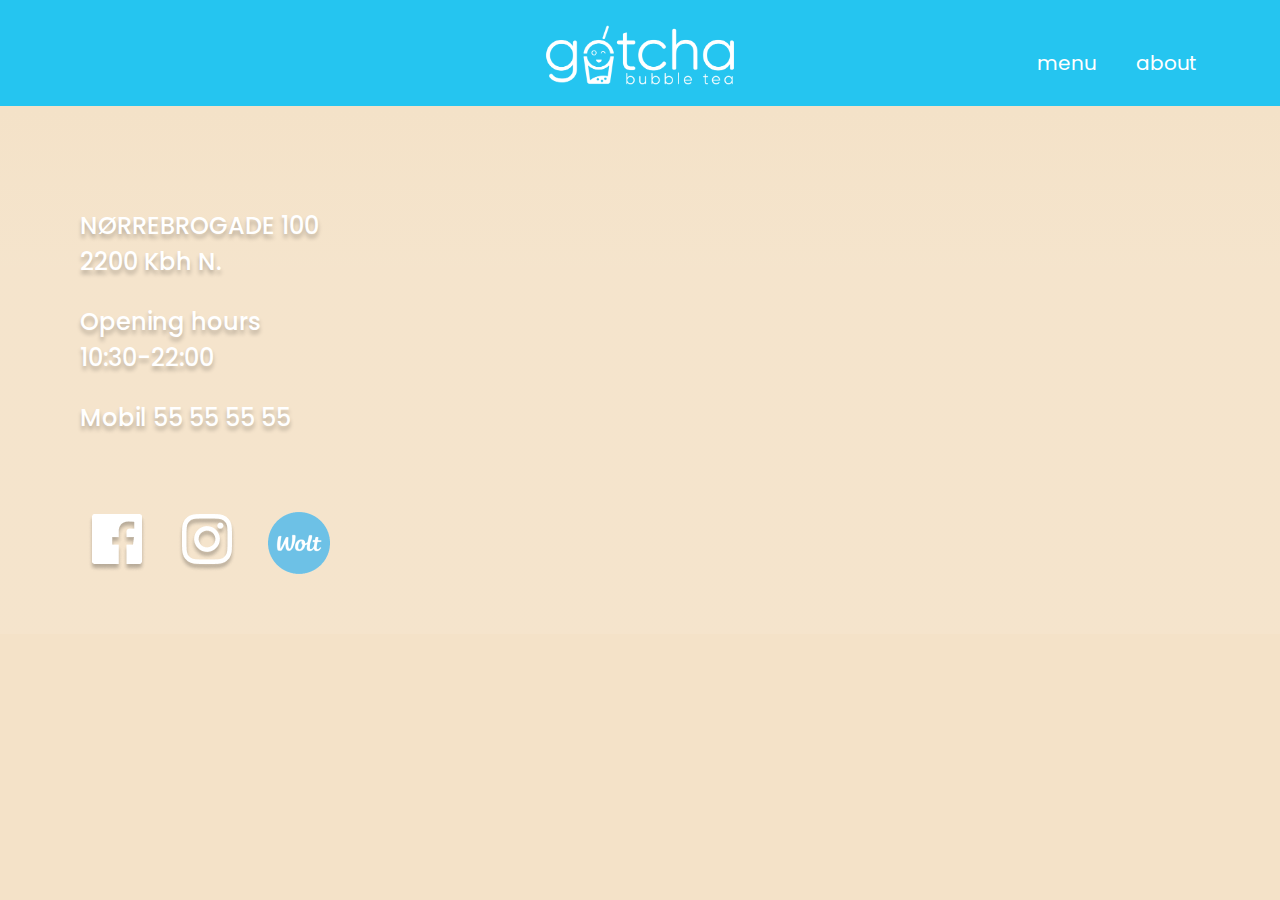
==== about.html @ 61ef5c7f "init" ====
<!DOCTYPE html>
<html lang="en">
  <head>
    <meta charset="UTF-8" />
    <meta http-equiv="X-UA-Compatible" content="IE=edge" />
    <meta name="viewport" content="width=device-width, initial-scale=1.0" />
    <meta name="robots" content="noindex" />
    <link rel="preconnect" href="https://fonts.googleapis.com" />
    <link rel="preconnect" href="https://fonts.gstatic.com" crossorigin />
    <link
      href="https://fonts.googleapis.com/css2?family=Poppins&display=swap"
      rel="stylesheet"
    />

    <link rel="stylesheet" href="style.css" />
    <title>Gotcha Bubble Tea</title>
  </head>
  <body>
    <header>
      <div class="logo">
        <a href="index.html"
          ><img src="images/gotcha_logo.png" alt="gotcha logo"
        /></a>
      </div>
      <div class="nav">
        <a class="menu" href="menu.html">menu</a>
        <a class="about" href="#">about</a>
      </div>
    </header>

  
    
    <footer>
      <div class="gradient">
        <div class="information">
          <p>NØRREBROGADE 100 2200 Kbh N.</p>
          <p>Opening hours 10:30-22:00</p>
          <p>Mobil 55 55 55 55</p>
        </div>
        <div class="socials">
          <a href=""><img src="images/facebook.png" alt="facebook" /></a>
          <a href=""><img src="images/instagram.png" alt="instagram" /></a>
          <a href=""><img src="images/wolt-logo.png" alt="wolt" /></a>
        </div>
        <div class="map">
          <iframe
            src="https://www.google.com/maps/embed?pb=!1m18!1m12!1m3!1d2248.770672491142!2d12.549067351492369!3d55.692974703976596!2m3!1f0!2f0!3f0!3m2!1i1024!2i768!4f13.1!3m3!1m2!1s0x465253b87212df5d%3A0xa133a0688fe83d0d!2sGotcha%20Bubble%20Tea!5e0!3m2!1sen!2sdk!4v1653662484175!5m2!1sen!2sdk"
            width="600"
            height="450"
            style="border: 0"
            allowfullscreen=""
            loading="lazy"
            referrerpolicy="no-referrer-when-downgrade"
          ></iframe>
        </div>
      </div>
    </footer>
  </body>
</html>
---- style.css ----
* {
    margin: 0;
    padding: 0;
    box-sizing: border-box;
    font-family: "Poppins", sans-serif;
  }
  
  :root {
    --gotchaBlue: #25c5f0;
    --boardBlack: #1b1b1b;
    --white: #ffffff;
    --milkTea: #f4e2c8;
  }
  
  /* HEADER */
  body {
    background-color: var(--milkTea);
  }
  
  header {
    background-color: var(--gotchaBlue);
    border-bottom: 4px solid var(--white);
  }
  
  header .logo {
    display: flex;
    justify-content: center;
    width: 100%;
    border-bottom: 4px solid var(--white);
  }
  
  header img {
    width: 375px;
    padding: 0 5rem;
  }
  
  header a {
    text-decoration: none;
    color: var(--white);
  }
  
  header .nav {
    width: 100%;
    display: flex;
    justify-content: space-around;
  }
  
  header .nav a {
    font-size: 20px;
    padding: 0.5rem 0;
    width: 50%;
    display: flex;
    justify-content: space-around;
  }
  
  header .menu {
    border-right: 2px solid var(--white);
  }
  
  header .about {
    border-left: 2px solid var(--white);
  }

/* MAIN */

/* VIDEO */

main .blue_overlay {
  position: absolute;
  z-index: 1;
}

main .blue_overlay img {
  position: absolute;
  width: auto;

  max-height: 570px;
}

main video {
  position: relative;
  width: 100%;
  height: auto;
  min-height: 350px;
  max-height: 570px;

  object-fit: cover;
}

/* main .video img {
  width: 150%;
  overflow: hidden;
} */

/* HOW IT WORKS */

main .how-it-works {
  background-color: var(--boardBlack);
  color: var(--white);
  display: flex;
  flex-direction: column;
  align-items: center;
  text-align: center;
  padding: 3rem 0;
}

main .step1 {
  width: 100%;
}

main .fruit_milk {
  display: flex;
  flex-direction: row;
  padding: 0 1rem 1.5rem;
  width: 100%;
  justify-content: space-around;
}

main .h_background {
  background-image: url(images/heading_background.png);
  background-repeat: no-repeat;
  background-size: 100% 100%;
  padding: 0.1rem;
  margin: 0.8rem;
}

main .h_step {
  width: 60%;
  margin: 0 auto 1rem;
}

main h2 {
  /* background-image: url(images/heading_background.png);
  background-repeat: no-repeat;
  background-size: 100% 100%;
  padding: 0.1rem; */
  text-transform: uppercase;
  font-size: 2rem;
}

main .how-it-works h3 {
  font-size: 1.3rem;
}

.or {
  position: relative;
  width: 2rem;
  height: 2rem;
  transform: rotate(-30deg);
  margin-top: 1.1rem;
  font-size: 1.3rem;
}

main .step2 {
  width: 100%;
}

.step2 img {
  width: 80%;
}

main .toppings {
  width: 100%;
  display: flex;
  flex-direction: row;
  justify-content: space-around;
  padding: 0 1rem;
}

main .step3 {
  width: 100%;
  padding-top: 1rem;
}

main .enjoy {
  display: flex;
  flex-direction: row;
  justify-content: space-around;
  padding: 0 3rem;
}

main .enjoy h3 {
  transform: rotate(-11deg);
  font-size: 2rem;
  padding-top: 1rem;
}

main .enjoy img {
  width: 250px;
}

/* IMAGE COLLAGE */
main .imageCollage {
  display: grid;
  grid-template-columns: 1fr 1fr;
  gap: 0.5rem;
}

main .imageCollage img {
  width: 100%;
}


  /* FOOTER */

footer {
    background-image: url(images/wood.jpg);
    background-repeat: no-repeat;
    background-size: 200% 200%;
    color: white;
    font-family: "Poppins";
    font-style: normal;
    font-weight: 500;
    font-size: 24px;
    line-height: 36px;
    text-align: center;
  }
  
  footer .gradient {
    background: linear-gradient(
      180deg,
      var(--milkTea) 0%,
      rgba(255, 255, 255, 0.08) 30%
    );
    height: 100%;
  }
  
  footer .information {
    margin-top: 0.5rem;
    padding-top: 5rem;
    text-shadow: 0px 4px 4px rgba(0, 0, 0, 0.25);
    width: 65%;
    margin: 0 auto;
  }
  
  footer .information p {
    margin-bottom: 1.5rem;
  }
  
  footer .socials {
    display: flex;
    flex-direction: row;
    justify-content: space-around;
    gap: 2rem;
    padding: 2rem 1.5rem;
    width: 100%;
  }
  
  footer .map {
    margin: 0 2rem;
  }
  
  footer .map iframe {
    width: 100%;
  }

  /* MEDIA QUERY */

@media screen and (min-width: 1080px) {
  /* HEADER  */

  header {
    height: 110px;
    border-bottom: 4px solid var(--milkTea);
  }

  header .logo,
  header .menu,
  header .about {
    border: none;
  }

  .logo img {
    width: auto;
    height: 110px;
  }

  header {
    background-color: var(--gotchaBlue);
    height: 110px;
    display: flex;
    justify-content: space-evenly;
  }

  header .nav {
    display: flex;
    flex-direction: row;
    justify-content: space-between;
    width: 200px;
    position: absolute;
    right: 5vw;
    top: 40px;
  }

  .nav a {
    display: block;
  }

  .nav a:hover {
    text-decoration: underline;
  }

  /* MAIN */

  main {
    width: 90%;
    margin: 0 auto;
  }

  /* HOW IT WORKS */

  main .how-it-works {
    flex-direction: row;
    align-items: baseline;
    padding: 3rem 3rem 1.5rem;
  }

  main .step1,
  main .step2,
  main .step3 {
    width: 33%;
  }

  main .enjoy img {
    width: 200px;
  }

  main .toppings img {
    margin-top: 3rem;
  }

  main .toppings div:nth-child(2) {
    margin-top: 3rem;
  }

  /* IMAGE COLLAGE */
  main .imageCollage {
    margin: 1rem 0;
    grid-template-columns: 1fr 1fr 1fr;
    gap: 0.5rem;
  }

  /* FOOTER */

  footer .gradient {
    padding: 0 5%;

    display: grid;
    text-align: left;
    grid-template-columns: 1fr 2fr;
  }

  footer .information {
    align-self: center;
    margin-left: 1rem;
  }

  footer .socials {
    order: 3;
    padding-top: 1rem;
    width: 80%;
    align-items: center;
    justify-content: flex-start;
  }

  footer .map {
    order: 2;
    grid-area: 1 / 2 / span 2 / span 1;
    padding: 3rem 0 1rem;
  }

  main .bubble_tea {
    margin: 0 5rem;
  }
}

@media screen and (max-width: 1010px) {
  main .blue_overlay img {
    display: none;
  }

}
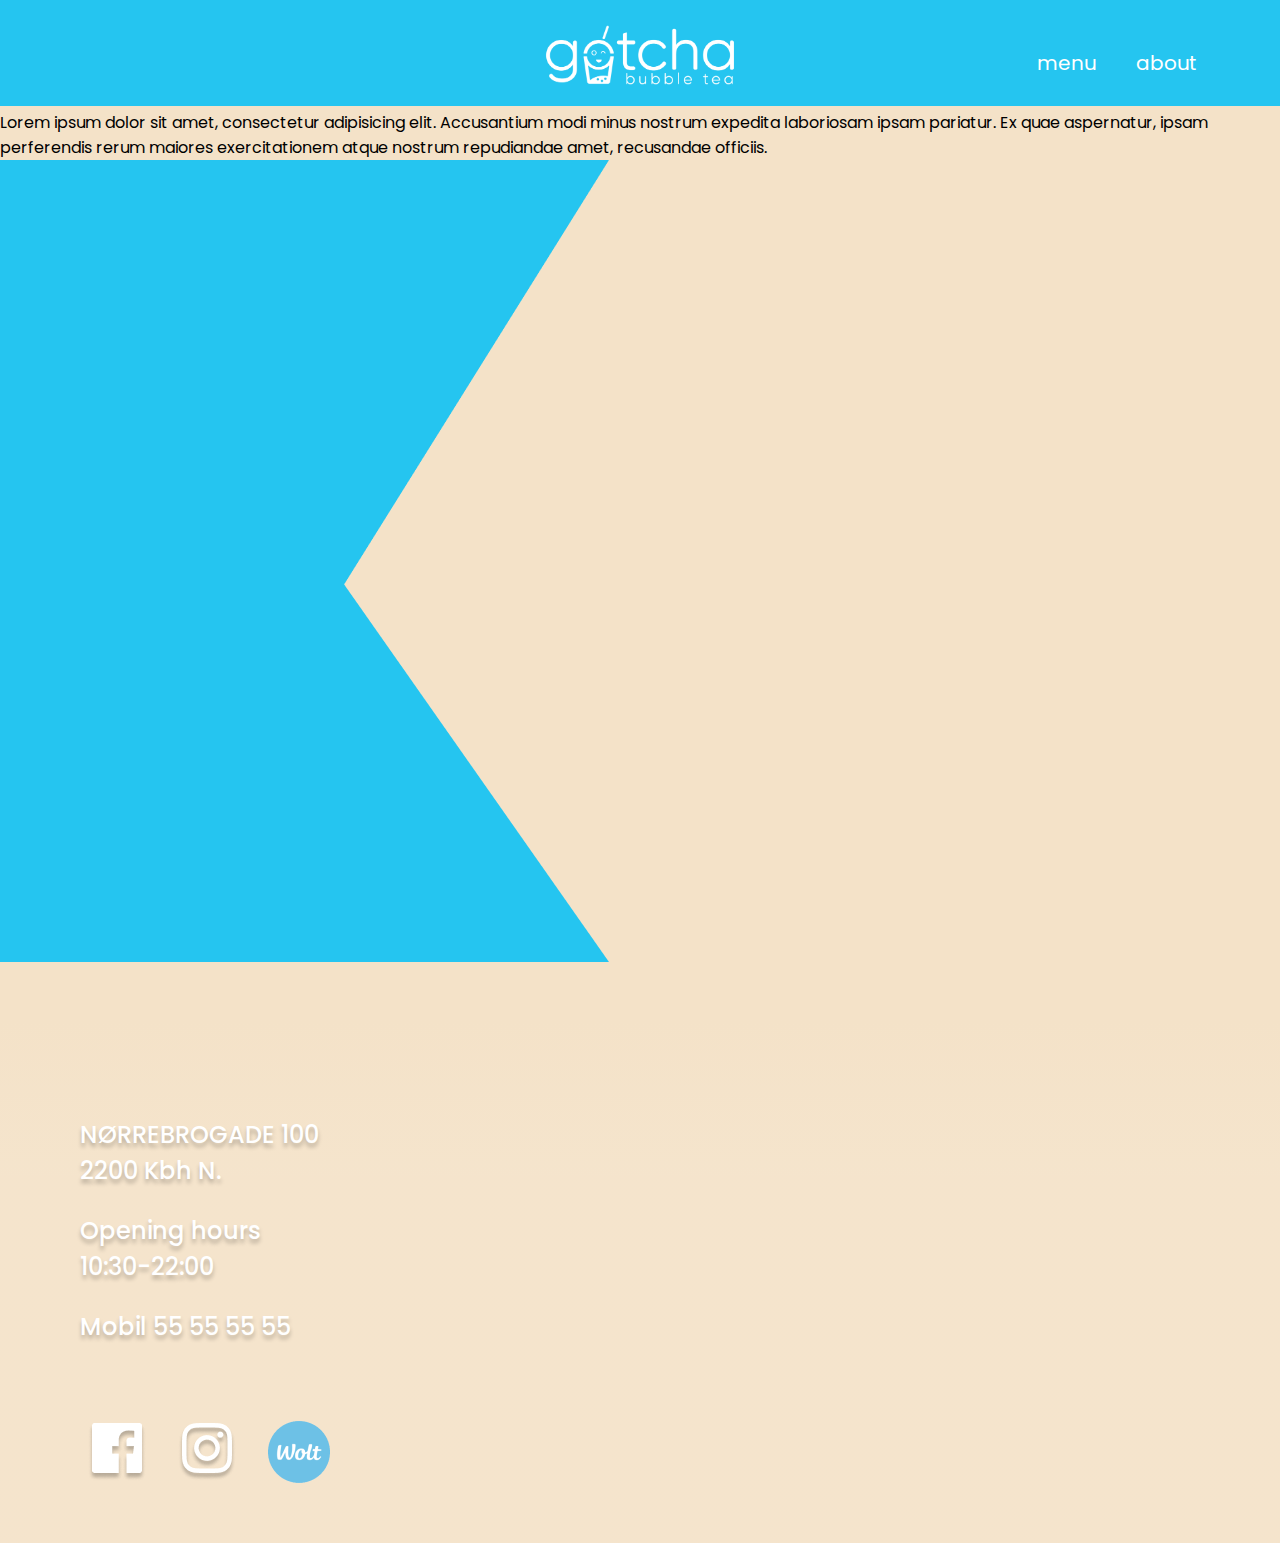
==== commit df161526: "AboutHTML-Complete" ====
--- a/about.html
+++ b/about.html
@@ -28,8 +28,25 @@
       </div>
     </header>
 
-  
-    
+    <section class="about">
+      <div class="blue_overlay">
+        <p>
+          Lorem ipsum dolor sit amet, consectetur adipisicing elit. Accusantium
+          modi minus nostrum expedita laboriosam ipsam pariatur. Ex quae
+          aspernatur, ipsam perferendis rerum maiores exercitationem atque
+          nostrum repudiandae amet, recusandae officiis.
+        </p>
+        <img src="images/blue_overlay.png" alt="" />
+      </div>
+      <img class="about_front_image" src="images/about_front.png" alt="" />
+    </section>
+    <!--about END-->
+    <section class="about_images">
+      <img src="images/about_img1.png" alt="" />
+      <img src="images/about_img2.png" alt="" />
+      <img src="images/about_img3.png" alt="" />
+    </section>
+
     <footer>
       <div class="gradient">
         <div class="information">
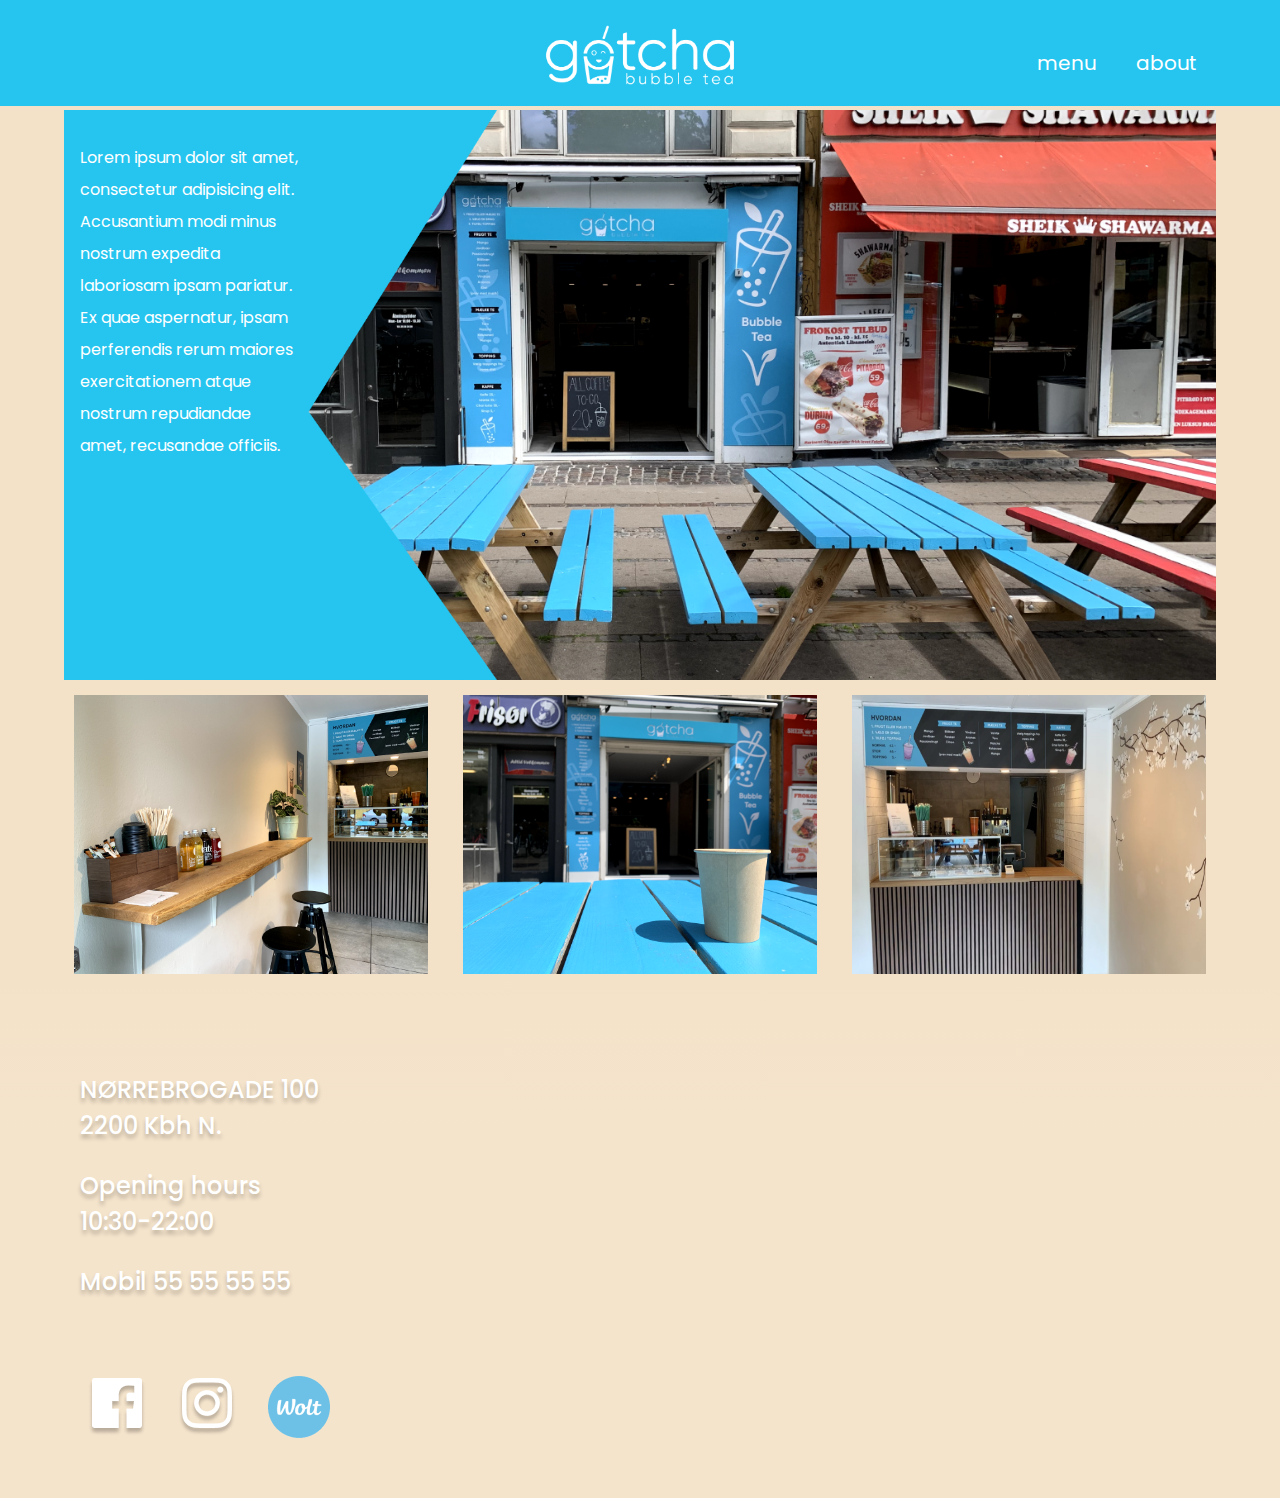
==== commit f856b26a: "about styling web and mobile done + header fixes" ====
--- a/about.html
+++ b/about.html
@@ -24,28 +24,38 @@
       </div>
       <div class="nav">
         <a class="menu" href="menu.html">menu</a>
-        <a class="about" href="#">about</a>
+        <a class="about active" href="#">about</a>
       </div>
     </header>
-
-    <section class="about">
-      <div class="blue_overlay">
+    <main>
+      <section class="about">
+        <div class="blue_overlay">
+          <p>
+            Lorem ipsum dolor sit amet, consectetur adipisicing elit.
+            Accusantium modi minus nostrum expedita laboriosam ipsam pariatur.
+            Ex quae aspernatur, ipsam perferendis rerum maiores exercitationem
+            atque nostrum repudiandae amet, recusandae officiis.
+          </p>
+          <img src="images/blue_overlay.png" alt="" />
+        </div>
+        <img class="about_front_image" src="images/about_front.png" alt="" />
+      </section>
+      <!--about END-->
+      <section class="about_text">
         <p>
           Lorem ipsum dolor sit amet, consectetur adipisicing elit. Accusantium
           modi minus nostrum expedita laboriosam ipsam pariatur. Ex quae
           aspernatur, ipsam perferendis rerum maiores exercitationem atque
           nostrum repudiandae amet, recusandae officiis.
         </p>
-        <img src="images/blue_overlay.png" alt="" />
-      </div>
-      <img class="about_front_image" src="images/about_front.png" alt="" />
-    </section>
-    <!--about END-->
-    <section class="about_images">
-      <img src="images/about_img1.png" alt="" />
-      <img src="images/about_img2.png" alt="" />
-      <img src="images/about_img3.png" alt="" />
-    </section>
+      </section>
+
+      <section class="about_images">
+        <img src="images/about_img1.png" alt="" />
+        <img src="images/about_img2.png" alt="" />
+        <img src="images/about_img3.png" alt="" />
+      </section>
+    </main>
 
     <footer>
       <div class="gradient">
@@ -61,6 +71,7 @@
         </div>
         <div class="map">
           <iframe
+            title="googlemaps"
             src="https://www.google.com/maps/embed?pb=!1m18!1m12!1m3!1d2248.770672491142!2d12.549067351492369!3d55.692974703976596!2m3!1f0!2f0!3f0!3m2!1i1024!2i768!4f13.1!3m3!1m2!1s0x465253b87212df5d%3A0xa133a0688fe83d0d!2sGotcha%20Bubble%20Tea!5e0!3m2!1sen!2sdk!4v1653662484175!5m2!1sen!2sdk"
             width="600"
             height="450"
--- a/style.css
+++ b/style.css
@@ -61,6 +61,11 @@
     border-left: 2px solid var(--white);
   }
 
+  header .active {
+    background-color: var(--white);
+    color: var(--gotchaBlue);
+  }
+
 /* MAIN */
 
 /* VIDEO */
@@ -75,6 +80,15 @@
   width: auto;
 
   max-height: 570px;
+}
+
+main .blue_overlay p {
+  position: absolute;
+  z-index: 2;
+  color: white;
+  width: 250px;
+  padding: 2rem 1rem;
+  line-height: 2rem;
 }
 
 main video {
@@ -200,6 +214,41 @@
   width: 100%;
 }
 
+
+/* ABOUT */
+
+main .about_front_image {
+  width: 100%;
+  height: auto;
+  min-height: 350px;
+  max-height: 570px;
+position: relative;
+  object-fit: cover;
+
+}
+
+main .about_text {
+  display: none;
+  background-color: var(--gotchaBlue);
+  margin-top: -0.5rem;
+  color: var(--white);
+  padding: 1.5rem 1rem;
+  line-height: 2rem;
+}
+
+main .about_images {
+  display: flex;
+  width: 100%;
+  gap: 1rem;
+  padding-top: 0.5rem;
+  flex-wrap: wrap;
+  justify-content: space-around; 
+}
+
+main .about_images img {
+  width: 100%;
+  max-width: 354px;
+}
 
   /* FOOTER */
 
@@ -254,6 +303,42 @@
     width: 100%;
   }
 
+/* ABOUT */
+
+main .about_front_image {
+  width: 100%;
+  height: auto;
+  min-height: 350px;
+  max-height: 570px;
+
+  object-fit: cover;
+
+}
+
+main .about_text {
+  display: none;
+  background-color: var(--gotchaBlue);
+  margin-top: -0.5rem;
+  color: var(--white);
+  padding: 1.5rem 1rem;
+  line-height: 2rem;
+}
+
+main .about_images {
+  display: flex;
+  width: 100%;
+  gap: 1rem;
+  padding-top: 0.5rem;
+  flex-wrap: wrap;
+  justify-content: space-around; 
+}
+
+main .about_images img {
+  width: 100%;
+  max-width: 354px;
+}
+
+
   /* MEDIA QUERY */
 
 @media screen and (min-width: 1080px) {
@@ -300,6 +385,11 @@
     text-decoration: underline;
   }
 
+  header .active {
+    background-color: transparent;
+    color: var(--white);
+  }
+
   /* MAIN */
 
   main {
@@ -372,11 +462,21 @@
   main .bubble_tea {
     margin: 0 5rem;
   }
-}
-
-@media screen and (max-width: 1010px) {
-  main .blue_overlay img {
+
+  /* ABOUT */
+  main .about_text {
     display: none;
   }
-
-}
+}
+
+
+@media screen and (max-width: 1100px) {
+  main .blue_overlay {
+    display: none;
+  }
+
+  main .about_text {
+    display: block;
+  }
+
+}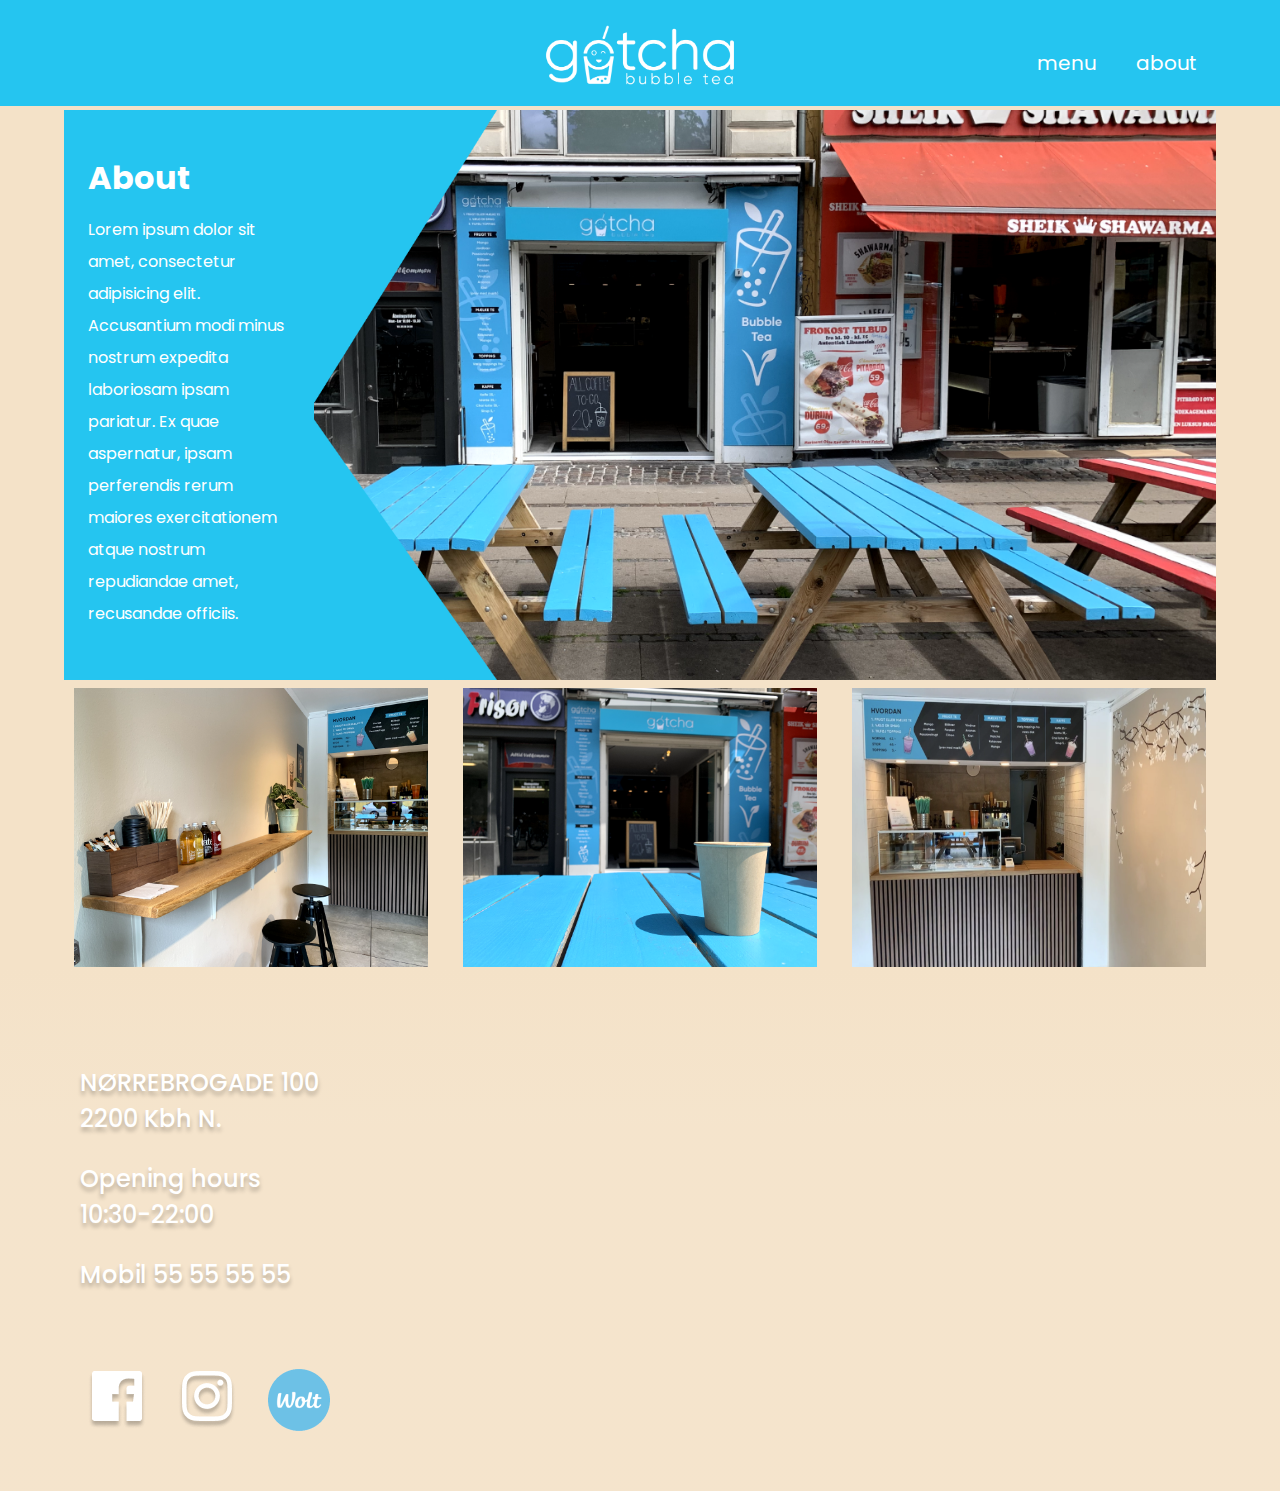
==== commit 59fa0bb7: "blue overlay positioned" ====
--- a/about.html
+++ b/about.html
@@ -22,39 +22,34 @@
           ><img src="images/gotcha_logo.png" alt="gotcha logo"
         /></a>
       </div>
-      <div class="nav">
+      <nav>
         <a class="menu" href="menu.html">menu</a>
         <a class="about active" href="#">about</a>
-      </div>
+      </nav>
     </header>
     <main>
       <section class="about">
         <div class="blue_overlay">
-          <p>
-            Lorem ipsum dolor sit amet, consectetur adipisicing elit.
-            Accusantium modi minus nostrum expedita laboriosam ipsam pariatur.
-            Ex quae aspernatur, ipsam perferendis rerum maiores exercitationem
-            atque nostrum repudiandae amet, recusandae officiis.
-          </p>
+          <div class="overlay_text">
+            <h1>About</h1>
+            <p>
+              Lorem ipsum dolor sit amet, consectetur adipisicing elit.
+              Accusantium modi minus nostrum expedita laboriosam ipsam pariatur.
+              Ex quae aspernatur, ipsam perferendis rerum maiores exercitationem
+              atque nostrum repudiandae amet, recusandae officiis.
+            </p>
+          </div>
           <img src="images/blue_overlay.png" alt="" />
         </div>
         <img class="about_front_image" src="images/about_front.png" alt="" />
       </section>
       <!--about END-->
-      <section class="about_text">
-        <p>
-          Lorem ipsum dolor sit amet, consectetur adipisicing elit. Accusantium
-          modi minus nostrum expedita laboriosam ipsam pariatur. Ex quae
-          aspernatur, ipsam perferendis rerum maiores exercitationem atque
-          nostrum repudiandae amet, recusandae officiis.
-        </p>
-      </section>
 
-      <section class="about_images">
+      <div class="about_images">
         <img src="images/about_img1.png" alt="" />
         <img src="images/about_img2.png" alt="" />
         <img src="images/about_img3.png" alt="" />
-      </section>
+      </div>
     </main>
 
     <footer>
--- a/style.css
+++ b/style.css
@@ -39,13 +39,13 @@
     color: var(--white);
   }
   
-  header .nav {
+  header nav {
     width: 100%;
     display: flex;
     justify-content: space-around;
   }
   
-  header .nav a {
+  header nav a {
     font-size: 20px;
     padding: 0.5rem 0;
     width: 50%;
@@ -70,26 +70,33 @@
 
 /* VIDEO */
 
-main .blue_overlay {
-  position: absolute;
-  z-index: 1;
-}
-
-main .blue_overlay img {
-  position: absolute;
-  width: auto;
-
-  max-height: 570px;
+main .video {
+  display: flex;
+  flex-direction: column-reverse;
+}
+
+main .blue_overlay .overlay_text {
+  color: white;
+  padding: 3rem 1.5rem;
+  line-height: 2rem;
+  background-color: var(--gotchaBlue);
+}
+
+main .blue_overlay h1 {
+  font-size: 2rem;
+  padding-bottom: 1rem;
+  line-height: 2.5rem;
 }
 
 main .blue_overlay p {
-  position: absolute;
-  z-index: 2;
-  color: white;
-  width: 250px;
-  padding: 2rem 1rem;
-  line-height: 2rem;
-}
+  font-size: 1rem;
+}
+
+main .blue_overlay span {
+  font-size: 2rem;
+  
+}
+
 
 main video {
   position: relative;
@@ -214,8 +221,188 @@
   width: 100%;
 }
 
+/* ~~~~~~~~~~~~~~~~~~~~~~~MENU~~~~~~~~~~~~~~~~~~~~~~~ */
+
+main .bubble_tea {
+  background-color: var(--boardBlack);
+  color: var(--white);
+  text-align: center;
+  padding: 1rem 0;
+}
+
+main .menu_overlay {
+  background-image: url(images/menu_overlay.png);
+  background-repeat: no-repeat;
+  background-size: 100% 100%;
+  height: 200px;
+  display: none;
+  z-index: 1;
+}
+
+main .h_bubble_tea{
+  max-width: 300px;
+  margin: 1rem auto;
+}
+
+main .bubble_tea h1 {
+  font-size: 2.5rem ;
+  text-transform: uppercase;
+  color: var(--boardBlack);
+  position: relative;
+  top: 40px;
+}
+
+main .bubble_tea h2 {
+  font-size: 2.5rem ;
+  text-transform: uppercase;
+}
+
+main .bubble_tea h3 {
+  font-size: 2rem ;
+  text-transform: uppercase;
+  max-width: 200px;
+  margin: 1rem auto;
+}
+
+main .bubble_tea p {
+  font-size: 2rem ;
+}
+
+main .bubble_tea img {
+  width: 100%;
+}
+
+main .menu_fruit_milk_titles {
+  display: grid;
+  grid-template-columns: 1fr 0 1fr;
+  font-size: 2rem;
+  padding: 1rem 0 3rem;
+}
+
+main .menu_or {
+  position: relative;
+  width: 2rem;
+  height: 2rem;
+  transform: rotate(-30deg);
+  font-size: 1rem;
+  right: 0.8rem;
+  top: 0.5rem;
+}
+
+main .menu_fruit_milk {
+  /* display: grid;
+  grid-template-columns: 1fr 1fr; */
+  display: flex;
+    flex-direction: row;
+    justify-content: space-evenly;
+    font-size: 1.5rem;
+}
+
+
+
+main .menu_fruit_tea {
+  display: grid;
+  width: 100%;
+  grid-template-columns: repeat(auto-fill, 170px);
+  justify-content: center;
+}
+main .menu_milk_tea {
+  display: grid;
+  width: 100%;
+  grid-template-columns: repeat(auto-fill, 170px);
+  justify-content: center;
+  grid-template-rows: repeat(auto-fit, 215px);
+}
+
+
+
+main .menu_fruit_tea {
+  border-right: 2px solid var(--white);
+}
+main .menu_milk_tea {
+  border-left: 2px solid var(--white);
+}
+
+/* MENU toppings */
+/* main .menu_topping_titles {
+  display: grid;
+  grid-template-columns: 1fr 1fr 1fr;
+  font-size: 2rem;
+  padding: 1rem 0 3rem;
+} */
+
+main .menu_step2 {
+  padding: 6rem 0 3rem;
+}
+
+main .menu_toppings {
+    display: flex;
+    flex-direction: column;
+    align-items: center;
+    font-size: 1.5rem;
+      
+}
+
+main .menu_toppings img {
+  width: 150px;
+}
+
+main .menu_toppings h4 {
+  font-size: 2rem;
+padding: 0 0 3rem;
+}
+
+
+.topping_item {
+  padding-top: 2rem;
+  width: 100%;
+}
+
+.tapioca {
+  display: grid;
+  width: 100%;
+  grid-template-columns: repeat(auto-fit, 150px);
+  justify-content: center;
+}
+.bubbles {
+  display: grid;
+  width: 100%;
+  grid-template-columns: repeat(auto-fit, 150px);
+  justify-content: center;  
+}
+.jellies {
+  display: grid;
+  width: 100%;
+  grid-template-columns: repeat(auto-fit, 150px);
+  justify-content: center;
+}
+
+main .bubbles img, main .tapioca img {
+  padding: 1rem;
+}
+
+.menu_steps {
+  text-transform: capitalize;
+} 
+
+
+main .coffee {
+  background-color: var(--boardBlack);
+  color: var(--white);
+  text-align: center;
+  padding: 1rem 0 3rem;
+  margin: 1rem 0;
+  line-height: 3rem;
+  font-size: 1.5rem;
+}
+
 
 /* ABOUT */
+
+main .about {
+  display: flex;
+  flex-direction: column-reverse;
+}
 
 main .about_front_image {
   width: 100%;
@@ -367,7 +554,7 @@
     justify-content: space-evenly;
   }
 
-  header .nav {
+  header nav {
     display: flex;
     flex-direction: row;
     justify-content: space-between;
@@ -377,11 +564,11 @@
     top: 40px;
   }
 
-  .nav a {
+  nav a {
     display: block;
   }
 
-  .nav a:hover {
+  nav a:hover {
     text-decoration: underline;
   }
 
@@ -396,6 +583,32 @@
     width: 90%;
     margin: 0 auto;
   }
+
+/* VIDEO */
+
+main .video {
+  flex-direction: column;
+  margin-bottom: 1rem;
+}
+
+main .blue_overlay {
+  position: absolute;
+  z-index: 1;
+}
+
+main .blue_overlay img {
+  position: absolute;
+  width: auto;
+  max-height: 570px;
+}
+
+main .blue_overlay .overlay_text {
+  position: absolute;
+  z-index: 2;
+  width: 250px;
+  padding: 3rem 1.5rem;
+  line-height: 2rem;
+}
 
   /* HOW IT WORKS */
 
@@ -459,24 +672,87 @@
     padding: 3rem 0 1rem;
   }
 
-  main .bubble_tea {
+ 
+
+  /* ABOUT */
+  main .about {
+    flex-direction: column;
+  }
+
+  /* MENU */
+   main .bubble_tea {
     margin: 0 5rem;
-  }
-
-  /* ABOUT */
-  main .about_text {
+    padding: 0 0 3rem;
+    border-radius: 10px 10px 0 0 ;
+  }
+
+  main .menu_overlay {
+    display: block;
+  }
+
+  main .menu_toppings {
+    display: flex;
+    flex-direction: row;
+    justify-content: space-evenly;
+    font-size: 1.5rem;
+    align-items: flex-start;
+}
+ 
+.bubbles, .jellies {
+   border-left: 4px solid var(--white);
+  
+}
+
+.tapioca_section {
+  width: 30%;
+  
+}
+
+.bubble_section {
+  width: 40%;
+  
+}
+
+.jelly_section {
+  width: 30%;
+  
+}
+
+main .coffee {
+  margin: 1rem 5rem;
+}
+
+
+}
+
+
+@media screen and (max-width: 1100px) {
+  main .blue_overlay img {
     display: none;
   }
-}
-
-
-@media screen and (max-width: 1100px) {
-  main .blue_overlay {
-    display: none;
+
+  main .blue_overlay .overlay_text {
+    position: static;
+    display:block;
   }
 
   main .about_text {
     display: block;
   }
 
+}
+
+@media screen and (min-width: 1540px) {
+
+  /* MENU */
+main .menu_fruit_tea {
+  grid-template-columns: repeat(3, 170px);
+  column-gap: 2rem;
+  row-gap: 0.5rem;
+}
+main .menu_milk_tea {
+  grid-template-columns: repeat(3, 170px);
+  column-gap: 2rem;
+  row-gap: 0.5rem;
+}
 }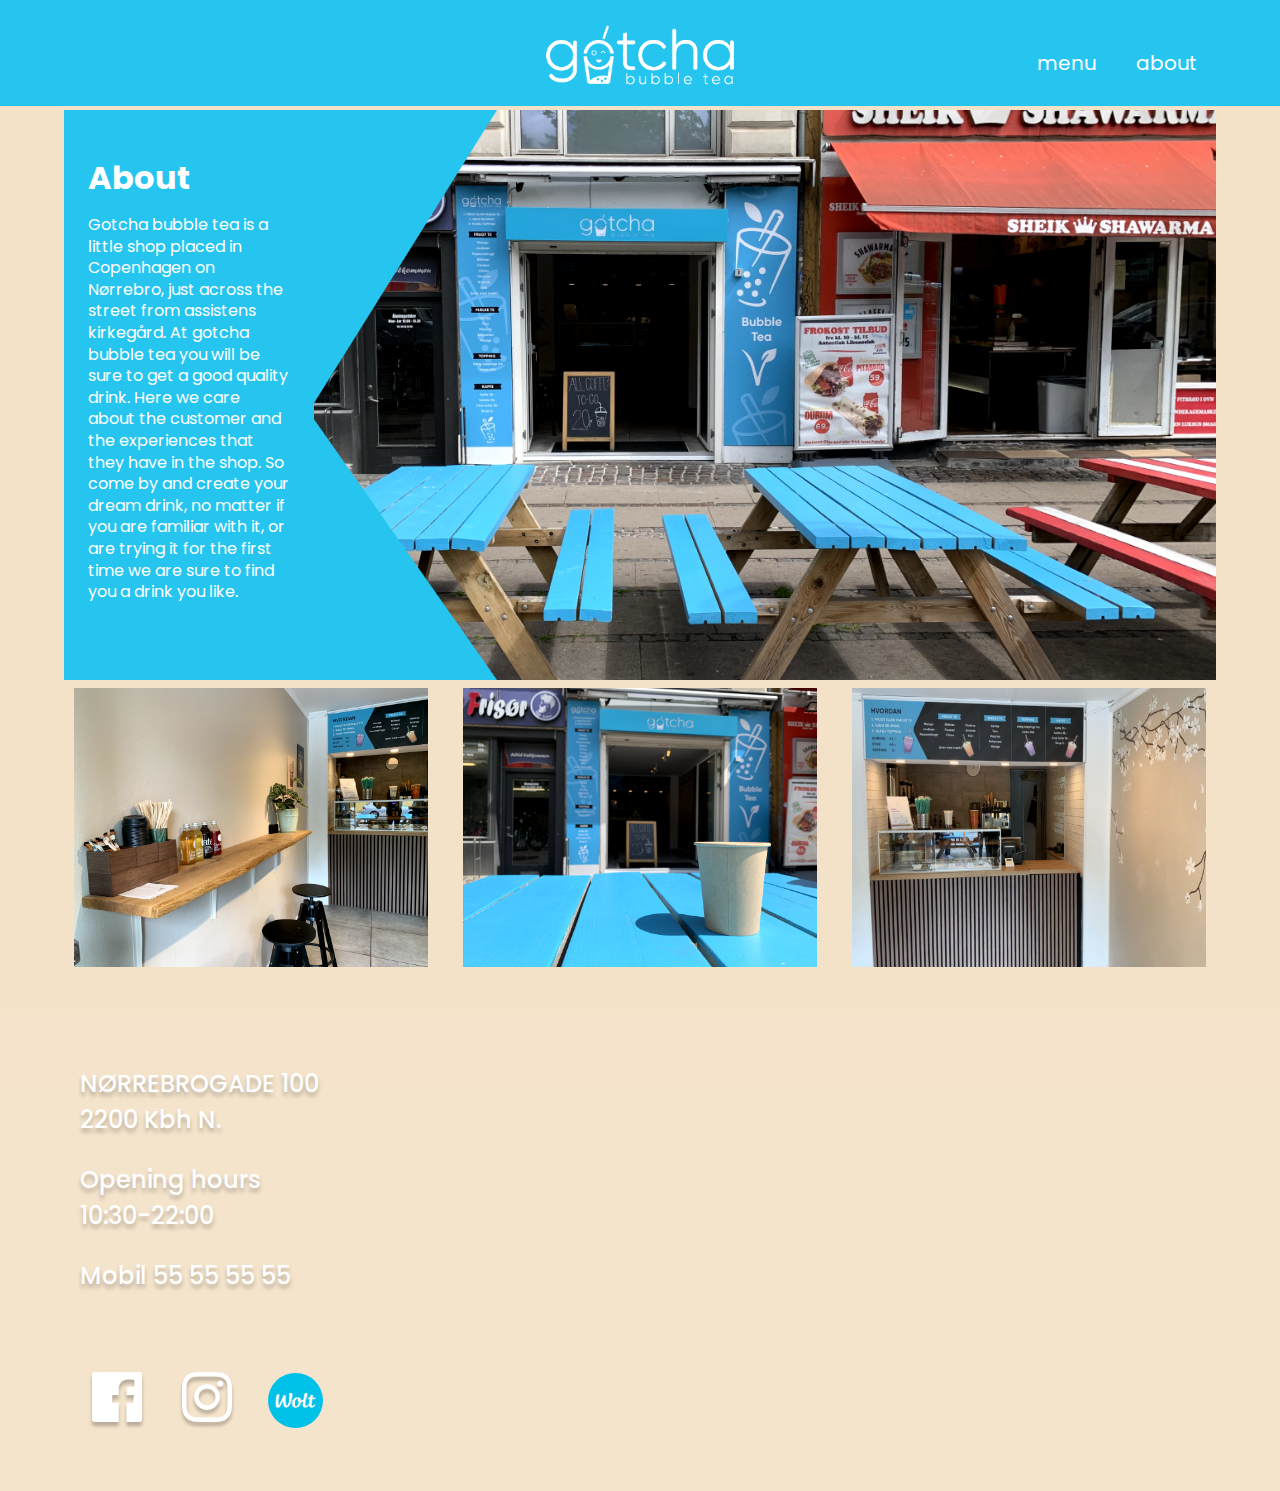
==== commit 804cf2b5: "additional step on front" ====
--- a/about.html
+++ b/about.html
@@ -33,10 +33,13 @@
           <div class="overlay_text">
             <h1>About</h1>
             <p>
-              Lorem ipsum dolor sit amet, consectetur adipisicing elit.
-              Accusantium modi minus nostrum expedita laboriosam ipsam pariatur.
-              Ex quae aspernatur, ipsam perferendis rerum maiores exercitationem
-              atque nostrum repudiandae amet, recusandae officiis.
+              Gotcha bubble tea is a little shop placed in Copenhagen on
+              Nørrebro, just across the street from assistens kirkegård. At
+              gotcha bubble tea you will be sure to get a good quality drink.
+              Here we care about the customer and the experiences that they have
+              in the shop. So come by and create your dream drink, no matter if
+              you are familiar with it, or are trying it for the first time we
+              are sure to find you a drink you like.
             </p>
           </div>
           <img src="images/blue_overlay.png" alt="" />
@@ -46,9 +49,9 @@
       <!--about END-->
 
       <div class="about_images">
-        <img src="images/about_img1.png" alt="" />
-        <img src="images/about_img2.png" alt="" />
-        <img src="images/about_img3.png" alt="" />
+        <img src="images/about_img1.png" alt="gotcha seating area" />
+        <img src="images/about_img2.png" alt="seating area outside" />
+        <img src="images/about_img3.png" alt="the counter" />
       </div>
     </main>
 
@@ -62,7 +65,9 @@
         <div class="socials">
           <a href=""><img src="images/facebook.png" alt="facebook" /></a>
           <a href=""><img src="images/instagram.png" alt="instagram" /></a>
-          <a href=""><img src="images/wolt-logo.png" alt="wolt" /></a>
+          <a href=""
+            ><img class="wolt_logo" src="images/wolt-logo.png" alt="wolt"
+          /></a>
         </div>
         <div class="map">
           <iframe
--- a/style.css
+++ b/style.css
@@ -125,8 +125,21 @@
   padding: 3rem 0;
 }
 
-main .step1 {
-  width: 100%;
+main .gotcha_wolt {
+  display: flex;
+  flex-direction: row;
+  padding: 0 1rem 1.5rem;
+  width: 100%;
+  justify-content: space-around;
+}
+
+main .gotcha_wolt img {
+  width: 150px;
+}
+
+main .gotcha_wolt .wolt_logo {
+  border-radius: 100%;
+  padding: 1.5rem;
 }
 
 main .fruit_milk {
@@ -481,7 +494,11 @@
     padding: 2rem 1.5rem;
     width: 100%;
   }
-  
+
+  footer .wolt_logo {
+    width: 55px;
+    border-radius: 100%;
+  }
   footer .map {
     margin: 0 2rem;
   }
@@ -607,21 +624,69 @@
   z-index: 2;
   width: 250px;
   padding: 3rem 1.5rem;
-  line-height: 2rem;
+  line-height: 1.35rem;
 }
 
   /* HOW IT WORKS */
 
   main .how-it-works {
-    flex-direction: row;
+    display: grid;
+    grid-template-columns: 1fr 1fr 1fr;
+    justify-content: space-between;
     align-items: baseline;
-    padding: 3rem 3rem 1.5rem;
-  }
+    padding: 3rem 0 1.5rem;
+    gap: 1rem;
+    width: 100%;
+  }
+
+main .how-it-works .step1 {
+  grid-column: 1/4;
+  border-right: none;
+  /* border-bottom: 4px solid var(--white); */
+  margin: 1rem;
+}
+
+main .how-it-works .gotcha_wolt {
+  display: flex;
+  flex-direction: row;
+  justify-content:space-around;
+  width: 60%;
+  margin: 0 auto;
+}
+
+main .how-it-works .step1 img {
+
+  width: 200px;
+}
+
+main .how-it-works .step1 .wolt_logo {
+  padding: 2rem;
+  border-radius: 100%;
+}
+
+main .how-it-works .h_background {
+  min-width: 105px;
+  max-width: 240px;
+}
+
+main .how-it-works img {
+  width: 120px;
+}
+
+main .step3 img {
+  padding: 1rem;
+}
+
+main .step3 .how_to_jelly {
+  padding: 0rem;
+}
 
   main .step1,
   main .step2,
-  main .step3 {
-    width: 33%;
+  main .step3,
+  main .step4 {
+    /* width: 25%; */
+    /* border-right: 4px solid var(--white); */
   }
 
   main .enjoy img {
